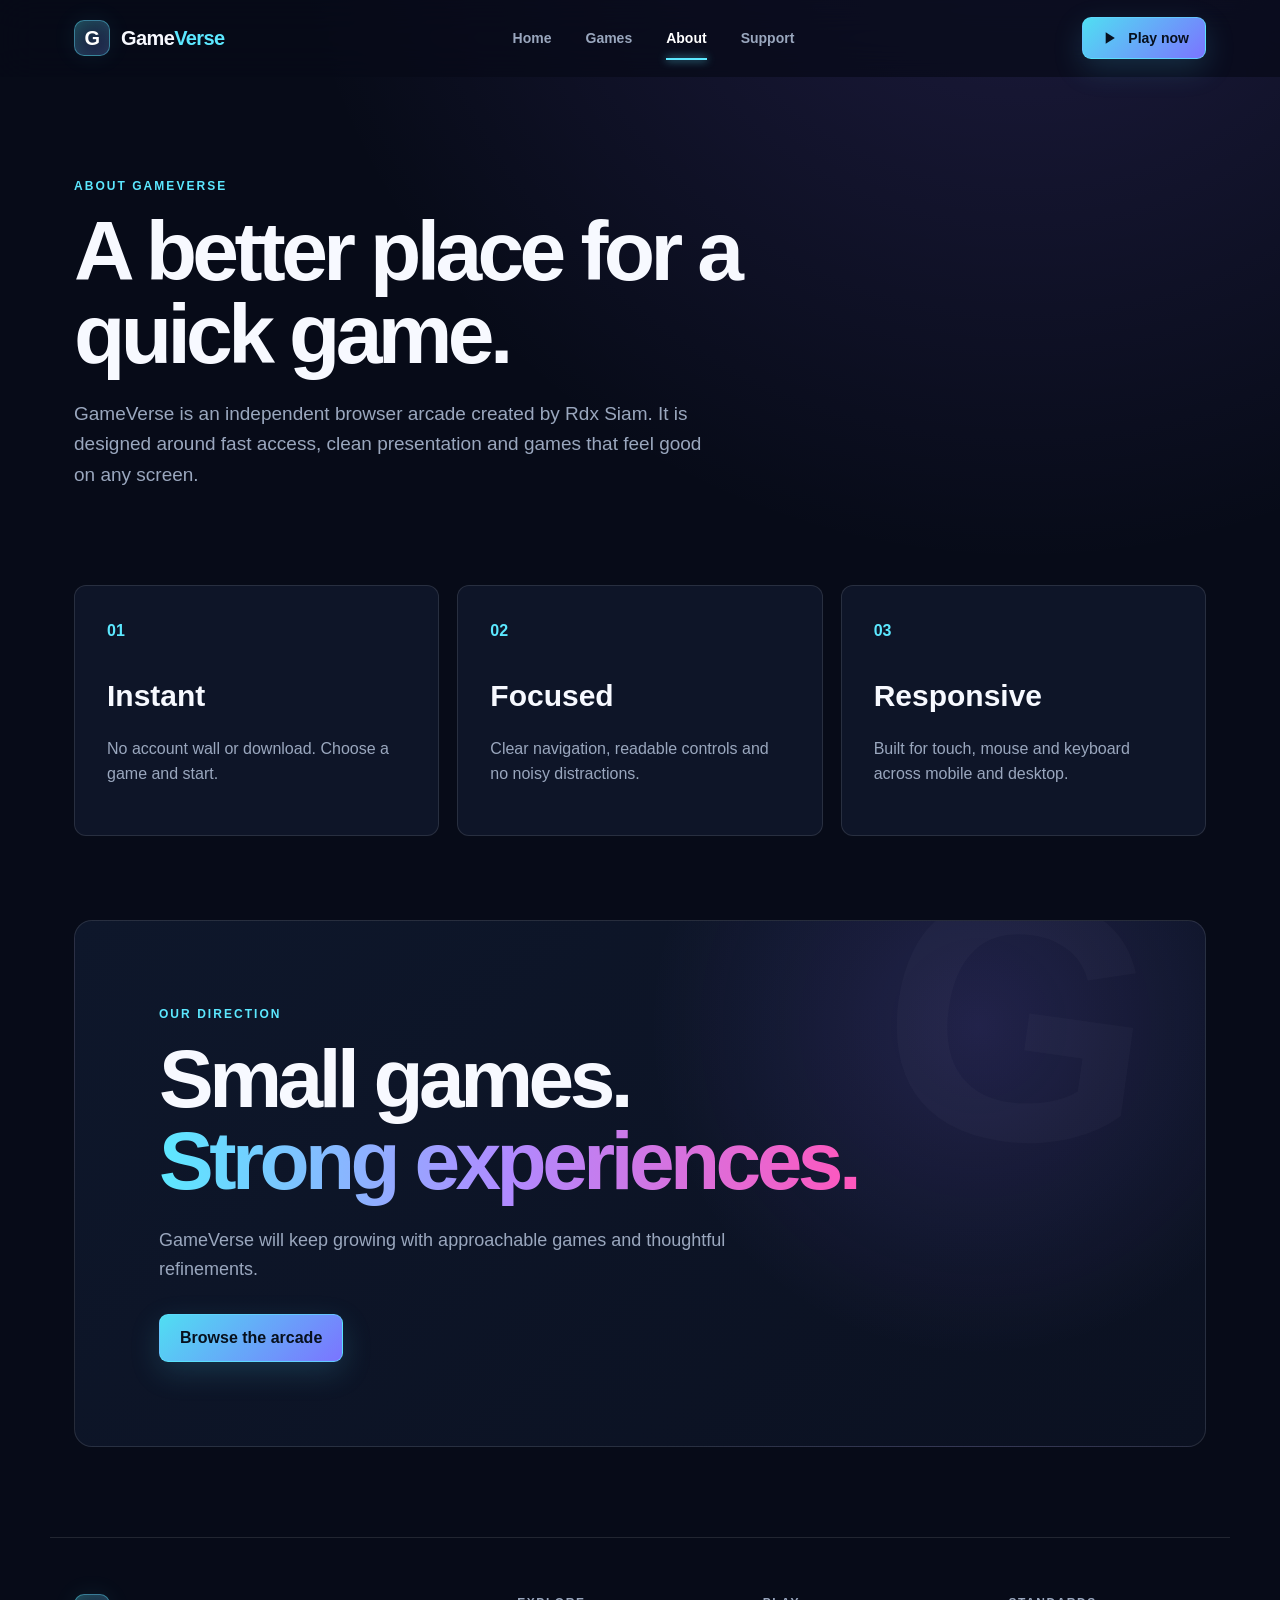
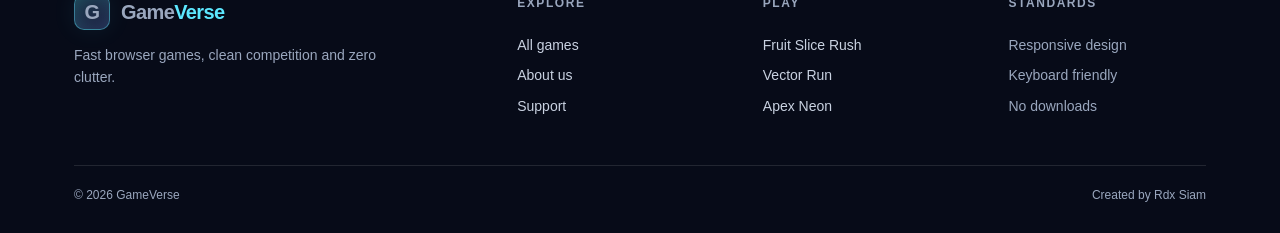
==== about.html @ 9fcdd1f4 "v1.0.2" ====
<!doctype html><html lang="en"><head><meta charset="utf-8"><meta name="viewport" content="width=device-width,initial-scale=1"><title>About — GameVerse</title><link rel="stylesheet" href="assets/css/styles.css"></head>
<body><div class="page-shell"><div data-header></div><main id="main"><section class="page-intro about-intro"><p class="eyebrow">About GameVerse</p><h1>A better place for a quick game.</h1><p>GameVerse is an independent browser arcade created by Rdx Siam. It is designed around fast access, clean presentation and games that feel good on any screen.</p></section>
<section class="content-section values"><article><b>01</b><h2>Instant</h2><p>No account wall or download. Choose a game and start.</p></article><article><b>02</b><h2>Focused</h2><p>Clear navigation, readable controls and no noisy distractions.</p></article><article><b>03</b><h2>Responsive</h2><p>Built for touch, mouse and keyboard across mobile and desktop.</p></article></section>
<section class="statement compact"><p class="eyebrow">Our direction</p><h2>Small games.<br><span>Strong experiences.</span></h2><p>GameVerse will keep growing with approachable games and thoughtful refinements.</p><a class="button" href="games.html">Browse the arcade</a></section></main><div data-footer></div></div><script src="assets/js/data.js"></script><script src="assets/js/app.js"></script></body></html>
---- assets/css/styles.css ----
:root{--bg:#070b18;--surface:#0e1528;--raised:#151e35;--line:rgba(255,255,255,.11);--text:#f7f9ff;--muted:#9aa7be;--cyan:#5ce8ff;--violet:#8b6cff;--pink:#ff57bd;--amber:#ffbd5c;--radius:12px;--max:1180px}
*{box-sizing:border-box}html{scroll-behavior:smooth}body{margin:0;background:radial-gradient(circle at 80% -10%,rgba(139,108,255,.18),transparent 33%),var(--bg);color:var(--text);font:16px/1.6 Inter,Arial,sans-serif;overflow-x:hidden}a{color:inherit;text-decoration:none}button,input{font:inherit}button{cursor:pointer}img{display:block;max-width:100%}svg{width:20px;height:20px;fill:none;stroke:currentColor;stroke-width:1.8;stroke-linecap:round;stroke-linejoin:round}.button svg,.play-icon svg{fill:currentColor;stroke:none}:focus-visible{outline:2px solid var(--cyan);outline-offset:4px}.sr-only{position:absolute;width:1px;height:1px;padding:0;margin:-1px;overflow:hidden;clip:rect(0,0,0,0);white-space:nowrap;border:0}.skip-link{position:fixed;z-index:200;top:10px;left:10px;padding:10px 14px;border-radius:8px;background:#fff;color:#07101d;font-weight:800;transform:translateY(-150%)}.skip-link:focus{transform:none}
.page-shell{min-height:100vh}[data-header]{position:sticky;top:0;z-index:30;background:rgba(7,11,24,.72);border-bottom:1px solid transparent;backdrop-filter:blur(18px);transition:background .25s,border-color .25s,box-shadow .25s}[data-header].scrolled{background:rgba(7,11,24,.9);border-color:var(--line);box-shadow:0 10px 35px rgba(0,0,0,.18)}.site-header{height:76px;max-width:var(--max);margin:auto;padding:0 24px;display:flex;align-items:center;justify-content:space-between;position:relative;z-index:20}.brand{display:flex;align-items:center;gap:11px;font-weight:800;letter-spacing:-.03em;font-size:20px}.brand>span:last-child span{color:var(--cyan)}.brand-mark{width:36px;height:36px;display:grid;place-items:center;border:1px solid rgba(92,232,255,.45);border-radius:10px;background:linear-gradient(145deg,rgba(92,232,255,.22),rgba(139,108,255,.18));box-shadow:inset 0 0 18px rgba(92,232,255,.14),0 0 24px rgba(92,232,255,.08);color:#fff}.desktop-nav{display:flex;align-items:center;gap:34px}.desktop-nav a{color:var(--muted);font-size:14px;font-weight:700;position:relative}.desktop-nav a:hover,.desktop-nav a.active{color:#fff}.desktop-nav a.active:after{content:"";position:absolute;left:0;right:0;bottom:-11px;height:2px;background:var(--cyan);box-shadow:0 0 9px var(--cyan)}.header-actions{display:flex;align-items:center;gap:12px}.menu-button{display:none;background:none;border:0;color:#fff;width:44px;height:44px}.mobile-nav{display:none}
.button{min-height:48px;display:inline-flex;align-items:center;justify-content:center;gap:9px;padding:0 20px;border:1px solid rgba(92,232,255,.65);border-radius:9px;background:linear-gradient(135deg,#50def2,#7b74ff);color:#07101d;font-weight:800;box-shadow:0 10px 30px rgba(75,207,244,.17);transition:transform .2s,box-shadow .2s,filter .2s}.button:hover{transform:translateY(-2px);filter:brightness(1.07);box-shadow:0 14px 36px rgba(75,207,244,.27)}.button-small{min-height:42px;padding:0 16px;font-size:14px}.button-ghost{background:rgba(255,255,255,.035);color:#fff;border-color:var(--line);box-shadow:none}.text-link{display:inline-flex;align-items:center;gap:8px;font-weight:750;color:#dfe7f6}.text-link span{color:var(--cyan);transition:transform .2s}.text-link:hover span{transform:translateX(4px)}
.hero{max-width:var(--max);min-height:670px;margin:auto;padding:52px 24px 72px;display:grid;grid-template-columns:1fr .9fr;gap:64px;align-items:center;position:relative}.hero-glow{position:absolute;width:450px;height:450px;left:-300px;top:70px;background:var(--violet);filter:blur(150px);opacity:.14;pointer-events:none}.eyebrow{margin:0 0 14px;text-transform:uppercase;letter-spacing:.17em;color:var(--cyan);font-size:12px;font-weight:800}.hero h1,.page-intro h1,.detail-copy h1{font-size:clamp(50px,7vw,88px);line-height:.98;letter-spacing:-.055em;margin:0 0 24px}.hero h1 span,.statement h2 span{color:transparent;background:linear-gradient(90deg,var(--cyan),#b08aff,var(--pink));background-clip:text;-webkit-background-clip:text}.hero-copy>p:not(.eyebrow){max-width:590px;color:var(--muted);font-size:18px}.hero-actions{display:flex;align-items:center;gap:24px;margin-top:31px}.hero-stats{display:flex;gap:42px;margin-top:62px}.hero-stats div{display:grid}.hero-stats strong{font-size:24px;line-height:1.1}.hero-stats span{color:var(--muted);font-size:12px;margin-top:5px}.hero-feature{position:relative;height:500px;border-radius:20px;overflow:hidden;border:1px solid var(--line);background:#10172a;isolation:isolate;transform:perspective(1000px) rotateY(-3deg);box-shadow:0 30px 80px rgba(0,0,0,.35)}.hero-feature:after{content:"";position:absolute;inset:0;background:linear-gradient(180deg,transparent 42%,rgba(4,7,15,.92));z-index:1}.hero-feature img{width:100%;height:100%;object-fit:cover;transition:transform .7s}.hero-feature:hover img{transform:scale(1.035)}.hero-feature>div{position:absolute;z-index:2;left:30px;right:30px;bottom:28px}.hero-feature small{color:var(--cyan);text-transform:uppercase;letter-spacing:.14em}.hero-feature h2{margin:4px 0;font-size:36px}.hero-feature div span{color:#d6deed}.live-dot{position:absolute;z-index:2;top:20px;left:20px;padding:7px 12px;border:1px solid rgba(255,255,255,.18);border-radius:20px;background:rgba(5,9,19,.7);backdrop-filter:blur(10px);font-size:12px;font-weight:800}.live-dot:before{content:"";display:inline-block;width:7px;height:7px;border-radius:50%;background:#72e49b;margin-right:7px;box-shadow:0 0 9px #72e49b}
.content-section{max-width:var(--max);margin:auto;padding:84px 24px}.content-section.no-top{padding-top:10px}.section-heading{display:flex;align-items:end;justify-content:space-between;margin-bottom:30px}.section-heading h2,.split h2{font-size:clamp(34px,4vw,52px);line-height:1.08;letter-spacing:-.04em;margin:0}.game-grid{display:grid;grid-template-columns:repeat(4,1fr);gap:18px}.game-card{position:relative;background:linear-gradient(145deg,rgba(255,255,255,.045),rgba(255,255,255,.018));border:1px solid var(--line);border-radius:var(--radius);overflow:hidden;transition:transform .25s,border-color .25s,box-shadow .25s}.game-card:hover{transform:translateY(-6px);border-color:color-mix(in srgb,var(--accent),transparent 40%);box-shadow:0 22px 50px rgba(0,0,0,.25)}.game-art{display:block;height:205px;position:relative;overflow:hidden}.game-art:after{content:"";position:absolute;inset:0;background:linear-gradient(180deg,transparent 50%,rgba(7,11,24,.5))}.game-art img{width:100%;height:100%;object-fit:cover;transition:transform .45s}.game-card:hover .game-art img{transform:scale(1.045)}.game-category{display:inline-flex;width:max-content;padding:6px 10px;border:1px solid rgba(255,255,255,.15);border-radius:20px;background:rgba(7,11,24,.65);backdrop-filter:blur(8px);font-size:11px;font-weight:800;text-transform:uppercase;letter-spacing:.1em}.game-art .game-category{position:absolute;z-index:2;top:12px;left:12px}.favorite-button{position:absolute;z-index:4;top:10px;right:10px;width:38px;height:38px;display:grid;place-items:center;border:1px solid rgba(255,255,255,.16);border-radius:50%;background:rgba(7,11,24,.72);color:#fff;backdrop-filter:blur(9px);opacity:.78;transition:transform .2s,background .2s,color .2s}.favorite-button:hover{opacity:1;transform:scale(1.08)}.favorite-button.saved{background:var(--pink);color:#fff;border-color:var(--pink)}.favorite-button.saved svg{fill:currentColor}.favorite-button svg{width:17px;height:17px}.game-card-body{min-height:110px;padding:17px;display:flex;justify-content:space-between;align-items:center;gap:12px}.game-card h3{font-size:18px;margin:0 0 2px}.game-card p{color:var(--muted);font-size:13px;margin:0}.play-icon{width:44px;height:44px;flex:0 0 auto;display:grid;place-items:center;border-radius:50%;background:color-mix(in srgb,var(--accent),#152039 70%);border:1px solid color-mix(in srgb,var(--accent),transparent 55%);transition:transform .2s}.play-icon:hover{transform:scale(1.08)}.play-icon svg{width:17px}
.statement{max-width:1132px;margin:20px auto 90px;padding:84px;border:1px solid var(--line);border-radius:18px;background:radial-gradient(circle at 80% 20%,rgba(139,108,255,.17),transparent 33%),linear-gradient(140deg,#0e172b,#0b1121);position:relative;overflow:hidden}.statement:after{content:"G";position:absolute;right:50px;top:-78px;font-size:350px;line-height:1;font-weight:900;color:rgba(255,255,255,.025);transform:rotate(8deg)}.statement h2{font-size:clamp(46px,7vw,82px);line-height:1;letter-spacing:-.055em;margin:0;position:relative;z-index:1}.statement>p:not(.eyebrow){max-width:570px;color:var(--muted);font-size:18px;margin:24px 0 30px}.statement.compact{margin-top:0}
.page-intro{max-width:var(--max);margin:auto;padding:100px 24px 66px}.page-intro h1{font-size:clamp(48px,7vw,84px);max-width:800px}.page-intro>p:last-child,.page-intro>div>p:last-child{color:var(--muted);font-size:19px;max-width:650px}.library-intro{display:flex;align-items:end;justify-content:space-between;gap:32px}.surprise-button{flex:0 0 auto;margin-bottom:14px}.library-tools{display:flex;align-items:center;justify-content:space-between;gap:18px;margin-bottom:16px}.game-search{height:50px;max-width:480px;flex:1;display:flex;align-items:center;gap:10px;padding:0 15px;border:1px solid var(--line);border-radius:10px;background:rgba(255,255,255,.035);color:var(--muted);transition:border-color .2s,background .2s}.game-search:focus-within{border-color:rgba(92,232,255,.65);background:rgba(255,255,255,.055)}.game-search input{width:100%;border:0;outline:0;background:transparent;color:#fff}.game-search input::placeholder{color:#77849a}.result-count{color:var(--muted);font-size:13px}.filters{display:flex;gap:8px;flex-wrap:wrap;margin-bottom:28px}.filters button{min-height:42px;padding:0 16px;border-radius:22px;border:1px solid var(--line);background:rgba(255,255,255,.03);color:var(--muted);cursor:pointer}.filters button:hover,.filters button.active{color:#06101c;border-color:var(--cyan);background:var(--cyan)}.empty-games{text-align:center;padding:70px 20px;border:1px dashed var(--line);border-radius:12px;color:var(--muted)}.empty-games span{font-size:40px;color:var(--cyan)}.empty-games h2{color:#fff;margin:8px 0 0}
.continue-section{max-width:1132px;margin:0 auto 70px;padding:30px 34px;display:flex;align-items:center;justify-content:space-between;gap:32px;border:1px solid var(--line);border-radius:14px;background:linear-gradient(120deg,rgba(92,232,255,.07),rgba(139,108,255,.08))}.continue-section h2{margin:0;font-size:30px;letter-spacing:-.035em}.continue-section p:last-child{margin:5px 0 0;color:var(--muted)}.continue-game{min-width:360px;display:grid;grid-template-columns:66px 1fr auto;align-items:center;gap:15px;padding:9px;border:1px solid var(--line);border-radius:11px;background:rgba(5,9,18,.55);transition:transform .2s,border-color .2s}.continue-game:hover{transform:translateX(4px);border-color:rgba(92,232,255,.45)}.continue-game img{width:66px;height:58px;object-fit:cover;border-radius:7px}.continue-game span{display:grid}.continue-game small{color:var(--muted)}.continue-game b{padding:0 12px;color:var(--cyan);font-size:22px}.related-games{padding-top:10px}.not-found{min-height:100vh;padding:24px;display:grid;place-items:center;text-align:center;background:radial-gradient(circle at 50% 40%,rgba(92,232,255,.1),transparent 35%)}.not-found>div{max-width:620px}.not-found .brand-mark{margin:0 auto 30px}.not-found h1{margin:0;font-size:clamp(48px,8vw,86px);line-height:1;letter-spacing:-.055em}.not-found>div>p:not(.eyebrow){color:var(--muted);font-size:18px;margin:20px 0 28px}
.detail-hero{min-height:660px;background-size:cover;background-position:center;display:flex;align-items:center}.detail-copy{width:100%;max-width:var(--max);margin:auto;padding:80px 24px}.detail-copy h1{max-width:700px;margin-top:18px}.detail-copy>p:not(.eyebrow){max-width:570px;color:#c0c9d9;font-size:18px}.detail-copy .game-category{margin-top:18px}.info-strip{max-width:var(--max);margin:0 auto;border:1px solid var(--line);border-radius:12px;display:grid;grid-template-columns:repeat(4,1fr);background:var(--surface)}.info-strip div{padding:22px 28px;border-right:1px solid var(--line);display:grid}.info-strip div:last-child{border:0}.info-strip span{color:var(--muted);font-size:12px;text-transform:uppercase;letter-spacing:.1em}.info-strip strong{margin-top:3px}.split{display:grid;grid-template-columns:1fr 1fr;gap:80px}.split>div>p:last-child{color:var(--muted);max-width:580px}.steps{display:grid;gap:10px}.steps div{display:flex;align-items:center;gap:20px;padding:18px;border:1px solid var(--line);border-radius:10px;background:rgba(255,255,255,.025)}.steps b{color:var(--cyan)}.values{display:grid;grid-template-columns:repeat(3,1fr);gap:18px;padding-top:10px}.values article{padding:32px;border:1px solid var(--line);border-radius:12px;background:var(--surface)}.values b{color:var(--cyan)}.values h2{font-size:30px;margin:28px 0 8px}.values p{color:var(--muted)}.faq{max-width:850px}.faq details{border-top:1px solid var(--line);padding:22px 0}.faq details:last-child{border-bottom:1px solid var(--line)}.faq summary{font-weight:800;font-size:18px;cursor:pointer}.faq p{color:var(--muted);max-width:680px}
.site-footer{max-width:var(--max);margin:0 auto;padding:56px 24px 28px;border-top:1px solid var(--line);display:grid;grid-template-columns:2fr repeat(3,1fr);gap:48px}.site-footer h3{font-size:12px;text-transform:uppercase;letter-spacing:.13em;color:var(--muted);margin:0 0 13px}.site-footer>div:not(.footer-lead):not(.footer-bottom){display:flex;flex-direction:column;gap:8px;font-size:14px}.site-footer>div a{color:#c9d2e1}.site-footer>div a:hover{color:var(--cyan)}.site-footer>div span{color:var(--muted)}.footer-lead p{color:var(--muted);max-width:330px;font-size:14px}.footer-bottom{grid-column:1/-1;display:flex;justify-content:space-between;border-top:1px solid var(--line);padding-top:20px;font-size:12px;color:var(--muted)}
.loader{position:fixed;inset:0;z-index:100;display:flex;flex-direction:column;align-items:center;justify-content:center;background:#060a15;transition:opacity .5s,visibility .5s}.loader.done{opacity:0;visibility:hidden}.loader-core{width:84px;height:84px;border-radius:24px;display:grid;place-items:center;border:1px solid rgba(92,232,255,.5);background:linear-gradient(145deg,rgba(92,232,255,.16),rgba(139,108,255,.16));box-shadow:0 0 50px rgba(92,232,255,.18);animation:loaderPulse 1s ease-in-out infinite}.loader-core:after{content:"";position:absolute;width:102px;height:102px;border:1px solid rgba(139,108,255,.2);border-radius:30px;animation:loaderSpin 2.4s linear infinite}.loader-core span{font-size:42px;font-weight:900}.loader strong{margin-top:22px;font-size:24px;letter-spacing:-.03em}.loader small{color:var(--muted);margin-top:4px}.game-stage-page{min-height:calc(100vh - 76px);max-width:var(--max);margin:auto;padding:28px 24px 60px}.game-stage-top{display:flex;align-items:center;justify-content:space-between;margin-bottom:18px}.game-stage-top h1{font-size:24px;margin:0}.game-stage-top p{margin:0;color:var(--muted);font-size:13px}.game-stage{position:relative;min-height:600px;border:1px solid var(--line);border-radius:16px;background:#09101f;overflow:hidden;box-shadow:0 28px 70px rgba(0,0,0,.35)}.game-stage canvas{width:100%;height:600px;display:block;touch-action:none}.game-hud{position:absolute;z-index:3;top:16px;left:16px;right:16px;display:flex;justify-content:space-between;pointer-events:none}.hud-chip{padding:8px 12px;border:1px solid var(--line);border-radius:8px;background:rgba(5,9,18,.7);backdrop-filter:blur(8px);font-size:13px}.game-overlay{position:absolute;z-index:5;inset:0;display:grid;place-items:center;background:rgba(5,9,18,.72);backdrop-filter:blur(8px)}.game-overlay.hidden{display:none}.overlay-card{text-align:center;max-width:440px;padding:34px}.overlay-card h2{font-size:42px;line-height:1;margin:0 0 12px}.overlay-card p{color:var(--muted)}.control-note{text-align:center;color:var(--muted);font-size:13px;margin-top:12px}
@keyframes loaderSpin{to{transform:rotate(360deg)}}@keyframes loaderPulse{50%{transform:scale(1.04);box-shadow:0 0 65px rgba(92,232,255,.26)}}@media(prefers-reduced-motion:reduce){*,*:before,*:after{animation-duration:.01ms!important;transition-duration:.01ms!important;scroll-behavior:auto!important}}
@media(max-width:900px){.desktop-nav,.header-actions .button{display:none}.menu-button{display:grid;place-items:center}.mobile-nav{position:absolute;z-index:15;left:16px;right:16px;top:70px;padding:12px;border:1px solid var(--line);border-radius:12px;background:rgba(9,14,28,.96);backdrop-filter:blur(16px);transform:translateY(-10px);opacity:0;pointer-events:none;transition:.2s}.mobile-nav.open{display:grid;opacity:1;transform:none;pointer-events:auto}.mobile-nav a{padding:12px;border-radius:8px}.mobile-nav a:hover{background:var(--raised)}.hero{grid-template-columns:1fr;gap:30px;padding-top:72px}.hero-feature{height:420px;transform:none}.game-grid{grid-template-columns:repeat(2,1fr)}.statement{margin-left:24px;margin-right:24px;padding:60px 40px}.split{grid-template-columns:1fr;gap:35px}.continue-section{margin-left:24px;margin-right:24px;align-items:stretch;flex-direction:column}.continue-game{min-width:0}.site-footer{grid-template-columns:2fr 1fr 1fr}.site-footer>div:nth-child(4){display:none!important}}
@media(max-width:600px){.site-header{height:66px;padding:0 18px}.hero{padding:48px 18px 58px;min-height:auto}.hero h1{font-size:49px}.hero-copy>p:not(.eyebrow){font-size:16px}.hero-actions{align-items:flex-start;flex-direction:column;gap:18px}.hero-stats{gap:26px;margin-top:42px}.hero-feature{height:350px}.content-section,.page-intro,.detail-copy{padding-left:18px;padding-right:18px}.section-heading{align-items:start;gap:18px}.section-heading .text-link{display:none}.game-grid{grid-template-columns:1fr}.game-art{height:240px}.statement{margin:0 18px 60px;padding:45px 24px}.statement:after{display:none}.statement h2{font-size:44px}.page-intro{padding-top:64px}.library-intro{align-items:flex-start;flex-direction:column}.surprise-button{margin-top:-35px}.library-tools{align-items:flex-start;flex-direction:column}.game-search{width:100%;max-width:none}.continue-section{margin:0 18px 60px;padding:24px 20px}.continue-section h2{font-size:26px}.continue-game{grid-template-columns:58px 1fr auto}.continue-game img{width:58px;height:54px}.info-strip{margin:0 18px;grid-template-columns:1fr 1fr}.info-strip div:nth-child(2){border-right:0}.info-strip div:nth-child(-n+2){border-bottom:1px solid var(--line)}.values{grid-template-columns:1fr}.site-footer{grid-template-columns:1fr 1fr;padding-left:18px;padding-right:18px}.footer-lead,.footer-bottom{grid-column:1/-1}.footer-bottom{gap:20px;flex-direction:column}.game-stage-page{padding:18px 12px 40px}.game-stage{min-height:520px}.game-stage canvas{height:520px}.game-stage-top{align-items:flex-start;gap:8px;flex-direction:column}.overlay-card h2{font-size:34px}}
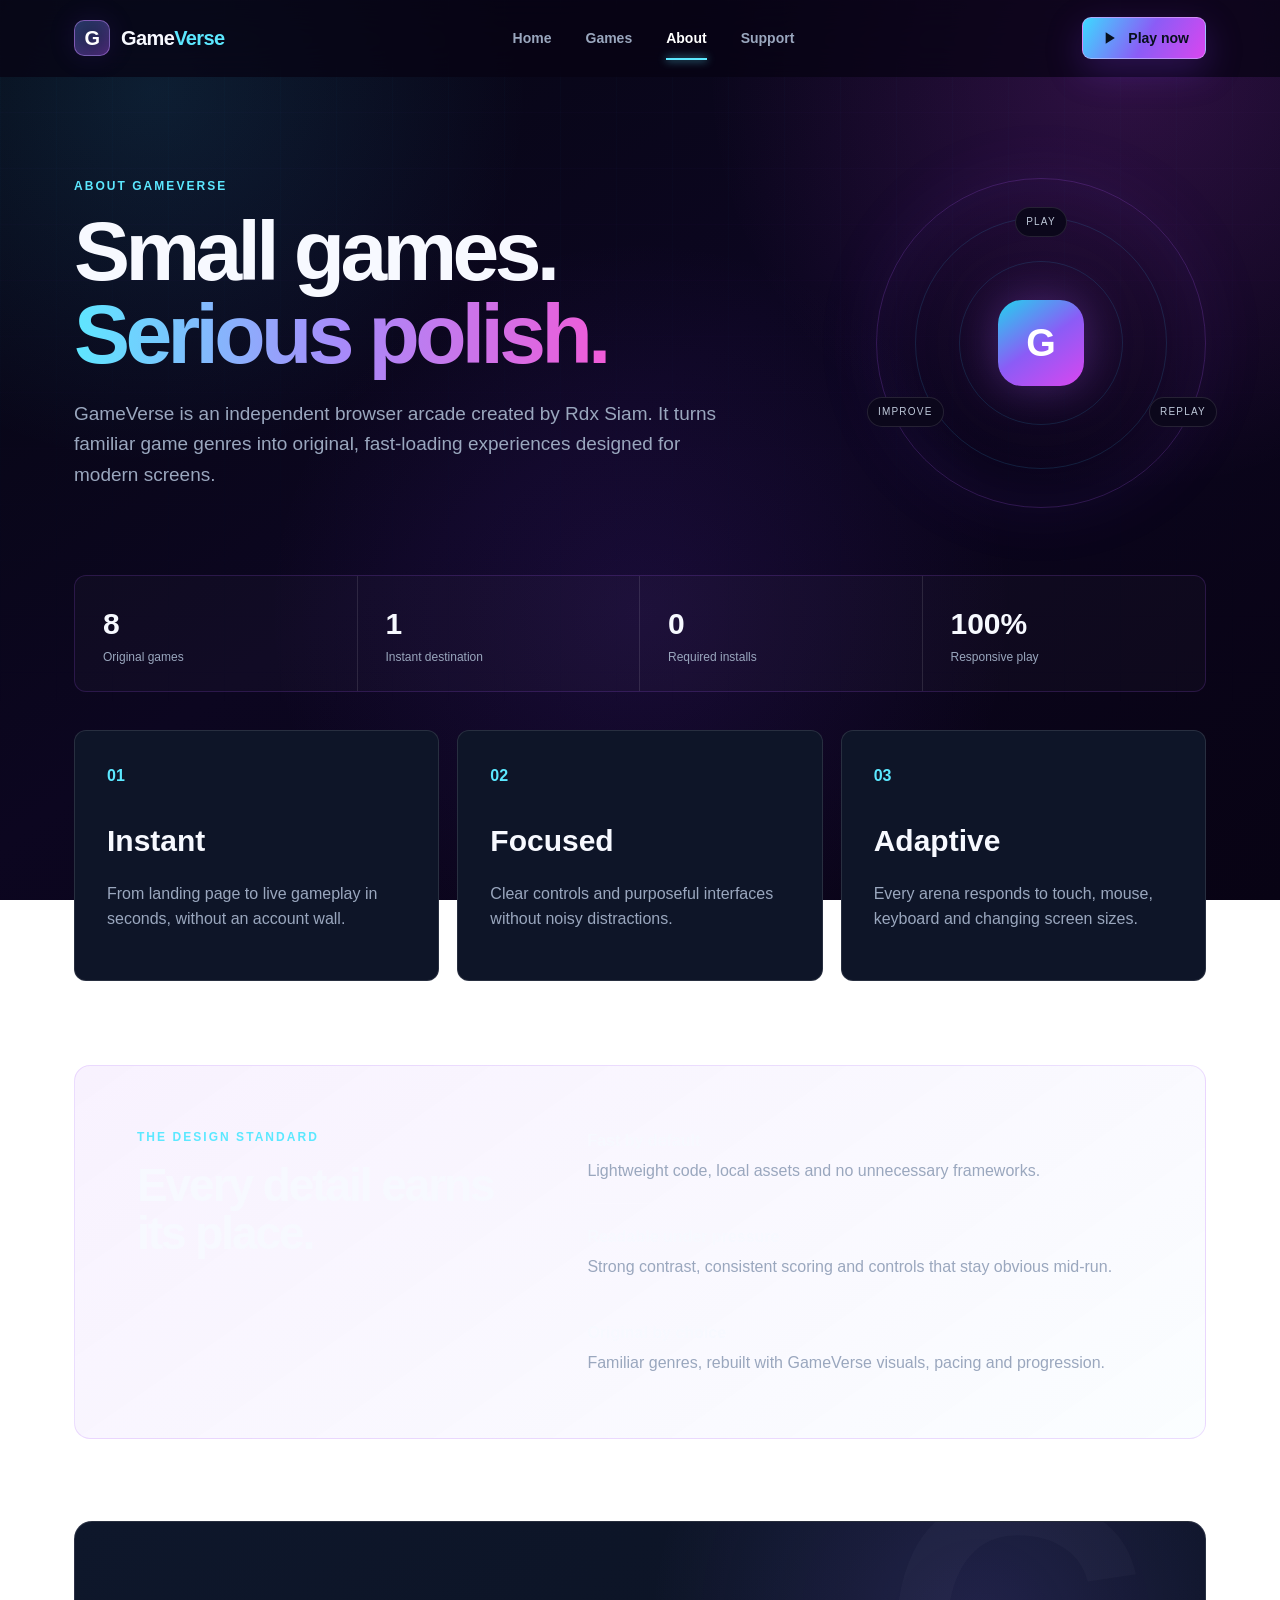
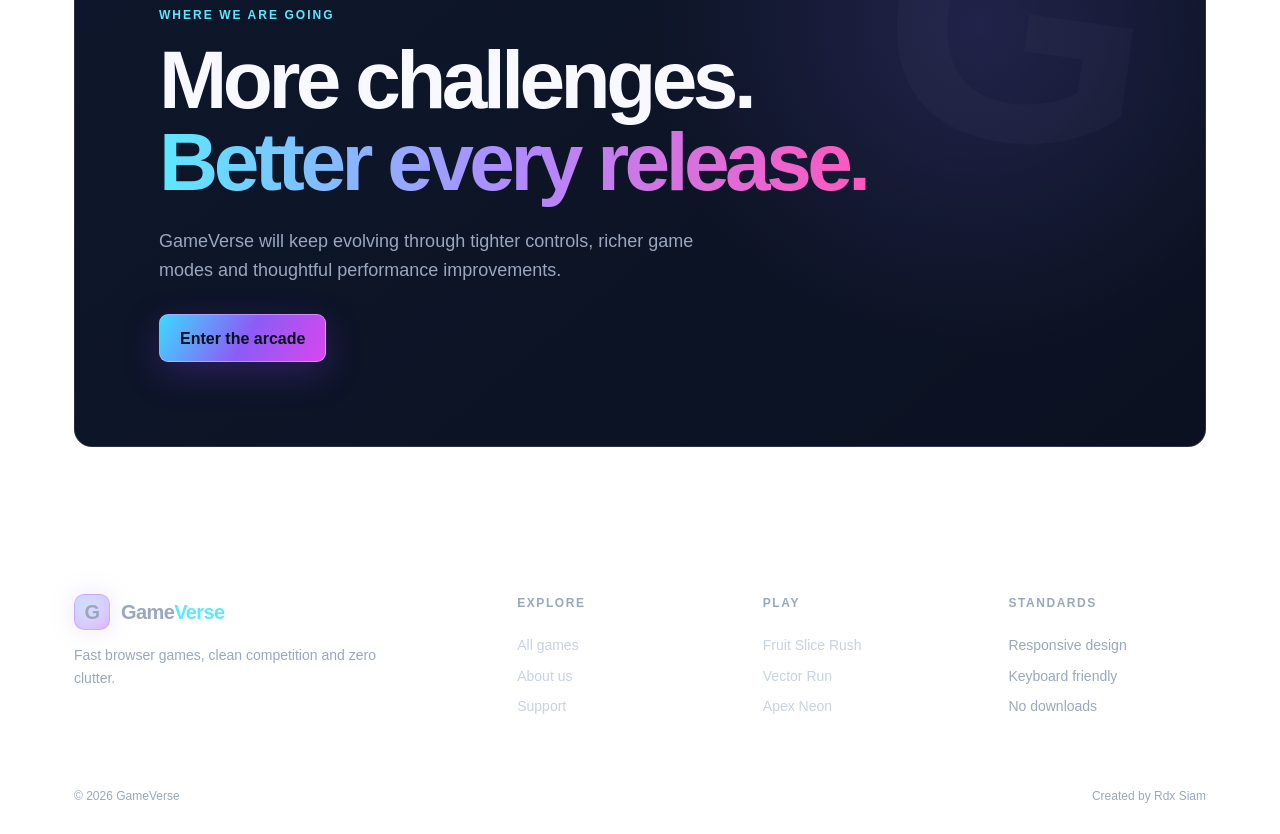
==== commit bd9c45c1: "v1.0.4" ====
--- a/about.html
+++ b/about.html
@@ -1,4 +1,7 @@
-<!doctype html><html lang="en"><head><meta charset="utf-8"><meta name="viewport" content="width=device-width,initial-scale=1"><title>About — GameVerse</title><link rel="stylesheet" href="assets/css/styles.css"></head>
-<body><div class="page-shell"><div data-header></div><main id="main"><section class="page-intro about-intro"><p class="eyebrow">About GameVerse</p><h1>A better place for a quick game.</h1><p>GameVerse is an independent browser arcade created by Rdx Siam. It is designed around fast access, clean presentation and games that feel good on any screen.</p></section>
-<section class="content-section values"><article><b>01</b><h2>Instant</h2><p>No account wall or download. Choose a game and start.</p></article><article><b>02</b><h2>Focused</h2><p>Clear navigation, readable controls and no noisy distractions.</p></article><article><b>03</b><h2>Responsive</h2><p>Built for touch, mouse and keyboard across mobile and desktop.</p></article></section>
-<section class="statement compact"><p class="eyebrow">Our direction</p><h2>Small games.<br><span>Strong experiences.</span></h2><p>GameVerse will keep growing with approachable games and thoughtful refinements.</p><a class="button" href="games.html">Browse the arcade</a></section></main><div data-footer></div></div><script src="assets/js/data.js"></script><script src="assets/js/app.js"></script></body></html>
+<!doctype html><html lang="en"><head><meta charset="utf-8"><meta name="viewport" content="width=device-width,initial-scale=1"><meta name="theme-color" content="#09031a"><title>About — GameVerse</title><link rel="stylesheet" href="assets/css/styles.css"></head><body><div class="page-shell"><div data-header></div><main id="main">
+<section class="page-intro about-hero"><div><p class="eyebrow">About GameVerse</p><h1>Small games.<br><span>Serious polish.</span></h1><p>GameVerse is an independent browser arcade created by Rdx Siam. It turns familiar game genres into original, fast-loading experiences designed for modern screens.</p></div><div class="about-orbit"><div class="orbit-core">G</div><span class="orbit-one">PLAY</span><span class="orbit-two">REPLAY</span><span class="orbit-three">IMPROVE</span></div></section>
+<section class="about-metrics"><div><strong>8</strong><span>Original games</span></div><div><strong>1</strong><span>Instant destination</span></div><div><strong>0</strong><span>Required installs</span></div><div><strong>100%</strong><span>Responsive play</span></div></section>
+<section class="content-section values"><article><b>01</b><h2>Instant</h2><p>From landing page to live gameplay in seconds, without an account wall.</p></article><article><b>02</b><h2>Focused</h2><p>Clear controls and purposeful interfaces without noisy distractions.</p></article><article><b>03</b><h2>Adaptive</h2><p>Every arena responds to touch, mouse, keyboard and changing screen sizes.</p></article></section>
+<section class="principles"><div><p class="eyebrow">The design standard</p><h2>Every detail earns its place.</h2></div><div class="principle-list"><article><span>Fast by default</span><p>Lightweight code, local assets and no unnecessary frameworks.</p></article><article><span>Readable under pressure</span><p>Strong contrast, consistent scoring and controls that stay obvious mid-run.</p></article><article><span>Original by choice</span><p>Familiar genres, rebuilt with GameVerse visuals, pacing and progression.</p></article></div></section>
+<section class="statement compact"><p class="eyebrow">Where we are going</p><h2>More challenges.<br><span>Better every release.</span></h2><p>GameVerse will keep evolving through tighter controls, richer game modes and thoughtful performance improvements.</p><a class="button" href="games.html">Enter the arcade</a></section>
+</main><div data-footer></div></div><script src="assets/js/data.js"></script><script src="assets/js/app.js"></script></body></html>
--- a/assets/css/styles.css
+++ b/assets/css/styles.css
@@ -13,3 +13,20 @@
 @keyframes loaderSpin{to{transform:rotate(360deg)}}@keyframes loaderPulse{50%{transform:scale(1.04);box-shadow:0 0 65px rgba(92,232,255,.26)}}@media(prefers-reduced-motion:reduce){*,*:before,*:after{animation-duration:.01ms!important;transition-duration:.01ms!important;scroll-behavior:auto!important}}
 @media(max-width:900px){.desktop-nav,.header-actions .button{display:none}.menu-button{display:grid;place-items:center}.mobile-nav{position:absolute;z-index:15;left:16px;right:16px;top:70px;padding:12px;border:1px solid var(--line);border-radius:12px;background:rgba(9,14,28,.96);backdrop-filter:blur(16px);transform:translateY(-10px);opacity:0;pointer-events:none;transition:.2s}.mobile-nav.open{display:grid;opacity:1;transform:none;pointer-events:auto}.mobile-nav a{padding:12px;border-radius:8px}.mobile-nav a:hover{background:var(--raised)}.hero{grid-template-columns:1fr;gap:30px;padding-top:72px}.hero-feature{height:420px;transform:none}.game-grid{grid-template-columns:repeat(2,1fr)}.statement{margin-left:24px;margin-right:24px;padding:60px 40px}.split{grid-template-columns:1fr;gap:35px}.continue-section{margin-left:24px;margin-right:24px;align-items:stretch;flex-direction:column}.continue-game{min-width:0}.site-footer{grid-template-columns:2fr 1fr 1fr}.site-footer>div:nth-child(4){display:none!important}}
 @media(max-width:600px){.site-header{height:66px;padding:0 18px}.hero{padding:48px 18px 58px;min-height:auto}.hero h1{font-size:49px}.hero-copy>p:not(.eyebrow){font-size:16px}.hero-actions{align-items:flex-start;flex-direction:column;gap:18px}.hero-stats{gap:26px;margin-top:42px}.hero-feature{height:350px}.content-section,.page-intro,.detail-copy{padding-left:18px;padding-right:18px}.section-heading{align-items:start;gap:18px}.section-heading .text-link{display:none}.game-grid{grid-template-columns:1fr}.game-art{height:240px}.statement{margin:0 18px 60px;padding:45px 24px}.statement:after{display:none}.statement h2{font-size:44px}.page-intro{padding-top:64px}.library-intro{align-items:flex-start;flex-direction:column}.surprise-button{margin-top:-35px}.library-tools{align-items:flex-start;flex-direction:column}.game-search{width:100%;max-width:none}.continue-section{margin:0 18px 60px;padding:24px 20px}.continue-section h2{font-size:26px}.continue-game{grid-template-columns:58px 1fr auto}.continue-game img{width:58px;height:54px}.info-strip{margin:0 18px;grid-template-columns:1fr 1fr}.info-strip div:nth-child(2){border-right:0}.info-strip div:nth-child(-n+2){border-bottom:1px solid var(--line)}.values{grid-template-columns:1fr}.site-footer{grid-template-columns:1fr 1fr;padding-left:18px;padding-right:18px}.footer-lead,.footer-bottom{grid-column:1/-1}.footer-bottom{gap:20px;flex-direction:column}.game-stage-page{padding:18px 12px 40px}.game-stage{min-height:520px}.game-stage canvas{height:520px}.game-stage-top{align-items:flex-start;gap:8px;flex-direction:column}.overlay-card h2{font-size:34px}}
+
+/* 2026 neon experience layer */
+:root{--neon-purple:#a855f7;--electric-purple:#7c3aed;--hot-purple:#d946ef;--rgb-blue:#38bdf8;--deep-purple:#090316}
+body{min-height:100vh;min-height:100dvh;background:radial-gradient(circle at 12% 10%,rgba(56,189,248,.13),transparent 27%),radial-gradient(circle at 88% 8%,rgba(217,70,239,.17),transparent 30%),radial-gradient(circle at 50% 68%,rgba(124,58,237,.12),transparent 42%),linear-gradient(145deg,#050712 0%,#0c0620 47%,#080314 100%);background-attachment:fixed}
+body:before{content:"";position:fixed;z-index:-1;inset:0;pointer-events:none;background-image:linear-gradient(rgba(168,85,247,.025) 1px,transparent 1px),linear-gradient(90deg,rgba(56,189,248,.022) 1px,transparent 1px);background-size:56px 56px;mask-image:linear-gradient(to bottom,black,transparent 85%)}
+.page-shell{min-height:100vh;min-height:100dvh;display:flex;flex-direction:column}.page-shell>main{width:100%;flex:1 0 auto}.page-shell>[data-footer]{margin-top:auto}
+[data-header]{background:rgba(7,4,20,.74)}[data-header].scrolled{background:rgba(7,4,20,.92);border-color:rgba(168,85,247,.22)}
+.brand-mark{background:linear-gradient(145deg,rgba(56,189,248,.24),rgba(168,85,247,.32));border-color:rgba(192,132,252,.55);box-shadow:inset 0 0 20px rgba(168,85,247,.2),0 0 28px rgba(124,58,237,.13)}
+.button{border-color:rgba(216,180,254,.62);background:linear-gradient(120deg,#3dd9ff,#8b5cf6 52%,#d946ef);box-shadow:0 12px 36px rgba(126,58,237,.26)}
+.hero-upgraded{padding-top:68px}.hero-upgraded:after{content:"";position:absolute;right:5%;top:8%;width:290px;height:290px;border:1px solid rgba(168,85,247,.12);border-radius:50%;box-shadow:0 0 100px rgba(168,85,247,.08);pointer-events:none}.status-line{display:flex;align-items:center;gap:9px;width:max-content;margin-bottom:24px;padding:7px 10px;border:1px solid rgba(255,255,255,.1);border-radius:22px;background:rgba(255,255,255,.035);color:#cbd4e5;font-size:12px;font-weight:700}.status-line span{width:7px;height:7px;border-radius:50%;background:#6ff6b2;box-shadow:0 0 10px #6ff6b2}.hero-trust{display:flex;gap:20px;margin-top:34px;color:#7f8ba3;font-size:10px;letter-spacing:.15em;font-weight:800}.hero-trust span{padding-left:14px;position:relative}.hero-trust span:before{content:"";position:absolute;left:0;top:6px;width:5px;height:5px;border:1px solid var(--neon-purple);transform:rotate(45deg)}
+.genre-rail{max-width:1132px;margin:0 auto 24px;padding:17px 24px;display:flex;align-items:center;justify-content:space-between;border:1px solid rgba(168,85,247,.18);border-radius:10px;background:linear-gradient(90deg,rgba(56,189,248,.04),rgba(168,85,247,.08),rgba(217,70,239,.04));color:#aab5c9;font-size:11px;letter-spacing:.18em;font-weight:800}.genre-rail i{color:var(--neon-purple);font-size:8px}.section-subcopy{max-width:600px;margin:10px 0 0;color:var(--muted)}
+.experience-grid{max-width:1132px;margin:0 auto 70px;display:grid;grid-template-columns:repeat(3,1fr);gap:1px;border:1px solid rgba(168,85,247,.2);border-radius:14px;overflow:hidden;background:rgba(168,85,247,.2)}.experience-grid article{min-height:170px;padding:28px;display:flex;gap:18px;background:rgba(9,7,24,.94)}.experience-grid article>span{color:#c084fc;font-size:12px;font-weight:800}.experience-grid h3{margin:0 0 8px;font-size:19px}.experience-grid p{margin:0;color:var(--muted);font-size:14px}.home-cta{background:radial-gradient(circle at 80% 20%,rgba(217,70,239,.19),transparent 34%),radial-gradient(circle at 18% 80%,rgba(56,189,248,.1),transparent 35%),linear-gradient(140deg,#100929,#0b071c)}
+.page-intro h1 span,.about-hero h1 span,.support-hero h1 span{color:transparent;background:linear-gradient(90deg,#5ee7ff,#a78bfa,#f05bd8);background-clip:text;-webkit-background-clip:text}.about-hero,.support-hero{display:grid;grid-template-columns:1.3fr .7fr;gap:80px;align-items:center}.about-orbit{width:330px;height:330px;margin-left:auto;position:relative;display:grid;place-items:center;border:1px solid rgba(168,85,247,.24);border-radius:50%;box-shadow:inset 0 0 70px rgba(124,58,237,.08),0 0 70px rgba(124,58,237,.08)}.about-orbit:before,.about-orbit:after{content:"";position:absolute;border:1px solid rgba(56,189,248,.14);border-radius:50%}.about-orbit:before{inset:38px}.about-orbit:after{inset:82px}.orbit-core{position:relative;z-index:2;width:86px;height:86px;display:grid;place-items:center;border-radius:24px;background:linear-gradient(145deg,#22d3ee,#8b5cf6,#d946ef);color:#fff;font-size:38px;font-weight:900;box-shadow:0 0 45px rgba(168,85,247,.35)}.about-orbit span{position:absolute;padding:6px 10px;border:1px solid var(--line);border-radius:20px;background:#0b071b;color:#bfc9da;font-size:10px;letter-spacing:.12em}.orbit-one{top:28px}.orbit-two{right:-12px;bottom:80px}.orbit-three{left:-10px;bottom:80px}.about-metrics{max-width:1132px;margin:0 auto 28px;display:grid;grid-template-columns:repeat(4,1fr);border:1px solid rgba(168,85,247,.18);border-radius:12px;background:rgba(255,255,255,.025)}.about-metrics div{padding:24px 28px;border-right:1px solid var(--line);display:grid}.about-metrics div:last-child{border:0}.about-metrics strong{font-size:30px}.about-metrics span{color:var(--muted);font-size:12px}.principles{max-width:1132px;margin:0 auto 82px;padding:62px;display:grid;grid-template-columns:.8fr 1.2fr;gap:80px;border:1px solid rgba(168,85,247,.18);border-radius:16px;background:linear-gradient(145deg,rgba(168,85,247,.08),rgba(56,189,248,.025))}.principles h2{margin:0;font-size:46px;line-height:1.05;letter-spacing:-.045em}.principle-list{display:grid;gap:0}.principle-list article{padding:20px 0;border-bottom:1px solid var(--line)}.principle-list article:first-child{padding-top:0}.principle-list article:last-child{border:0;padding-bottom:0}.principle-list span{font-weight:800}.principle-list p{margin:4px 0 0;color:var(--muted)}
+.status-card{padding:26px;border:1px solid rgba(168,85,247,.26);border-radius:14px;background:linear-gradient(145deg,rgba(168,85,247,.11),rgba(56,189,248,.035));box-shadow:0 24px 60px rgba(0,0,0,.2)}.status-card>span{display:flex;align-items:center;gap:9px;color:#aaf0cb;font-size:12px;font-weight:800;text-transform:uppercase;letter-spacing:.1em}.status-card i{width:8px;height:8px;border-radius:50%;background:#65efaa;box-shadow:0 0 12px #65efaa}.status-card strong{display:block;margin:22px 0 5px;font-size:25px}.status-card p{margin:0;color:var(--muted);font-size:14px}.support-shortcuts{max-width:1132px;margin:0 auto 76px;display:grid;grid-template-columns:repeat(3,1fr);gap:16px}.support-shortcuts article{padding:28px;border:1px solid var(--line);border-radius:12px;background:rgba(255,255,255,.025)}.support-shortcuts article>span{width:42px;height:42px;display:grid;place-items:center;border-radius:10px;background:rgba(168,85,247,.12);color:#d8b4fe;font-size:9px;font-weight:900;letter-spacing:.06em}.support-shortcuts h2{font-size:19px;margin:22px 0 7px}.support-shortcuts p{margin:0;color:var(--muted);font-size:14px}.device-support{max-width:1132px;margin:0 auto 30px;padding:56px;display:grid;grid-template-columns:1fr 1fr;gap:80px;border:1px solid rgba(56,189,248,.16);border-radius:16px;background:radial-gradient(circle at 80% 50%,rgba(56,189,248,.08),transparent 35%),rgba(255,255,255,.02)}.device-support h2{font-size:44px;line-height:1.05;letter-spacing:-.04em;margin:0}.device-support>div>p:last-child{color:var(--muted)}.device-list{display:grid}.device-list span{padding:14px 0;display:flex;justify-content:space-between;border-bottom:1px solid var(--line);font-weight:700}.device-list b{color:#9da9bf;font-size:12px;font-weight:600}
+.game-stage-page{min-height:calc(100dvh - 76px);display:flex;flex-direction:column}.game-stage{flex:1;min-height:420px;height:clamp(420px,calc(100dvh - 245px),720px);border-color:rgba(168,85,247,.3);background:linear-gradient(145deg,#071221,#140620);box-shadow:0 28px 80px rgba(0,0,0,.4),0 0 50px rgba(124,58,237,.08)}.game-stage canvas{height:100%;min-height:420px}.game-overlay{background:rgba(5,3,16,.7)}
+@media(max-width:900px){.experience-grid{margin-left:24px;margin-right:24px;grid-template-columns:1fr}.experience-grid article{min-height:0}.about-hero,.support-hero{grid-template-columns:1fr}.about-orbit{margin:0 auto}.about-metrics{margin-left:24px;margin-right:24px;grid-template-columns:1fr 1fr}.about-metrics div:nth-child(2){border-right:0}.about-metrics div:nth-child(-n+2){border-bottom:1px solid var(--line)}.principles{margin-left:24px;margin-right:24px;padding:44px;grid-template-columns:1fr;gap:38px}.support-shortcuts{margin-left:24px;margin-right:24px;grid-template-columns:1fr}.device-support{margin-left:24px;margin-right:24px;grid-template-columns:1fr;gap:35px}.genre-rail{margin-left:24px;margin-right:24px;overflow:hidden;gap:28px;justify-content:flex-start}}
+@media(max-width:600px){.hero-trust{gap:12px;flex-wrap:wrap}.genre-rail{margin-left:18px;margin-right:18px;padding:14px 16px;flex-wrap:wrap;justify-content:center;gap:10px 18px;overflow:visible}.genre-rail span{font-size:9px}.experience-grid{margin-left:18px;margin-right:18px}.about-hero,.support-hero{gap:38px}.about-orbit{width:260px;height:260px}.about-metrics{margin-left:18px;margin-right:18px}.about-metrics div{padding:19px}.principles{margin-left:18px;margin-right:18px;padding:34px 24px}.principles h2,.device-support h2{font-size:36px}.support-shortcuts,.device-support{margin-left:18px;margin-right:18px}.device-support{padding:34px 24px}.device-list span{align-items:flex-start;gap:14px;flex-direction:column}.game-stage-page{min-height:calc(100dvh - 66px)}.game-stage{height:clamp(430px,calc(100dvh - 205px),620px);min-height:430px}.game-stage canvas{min-height:430px}}
